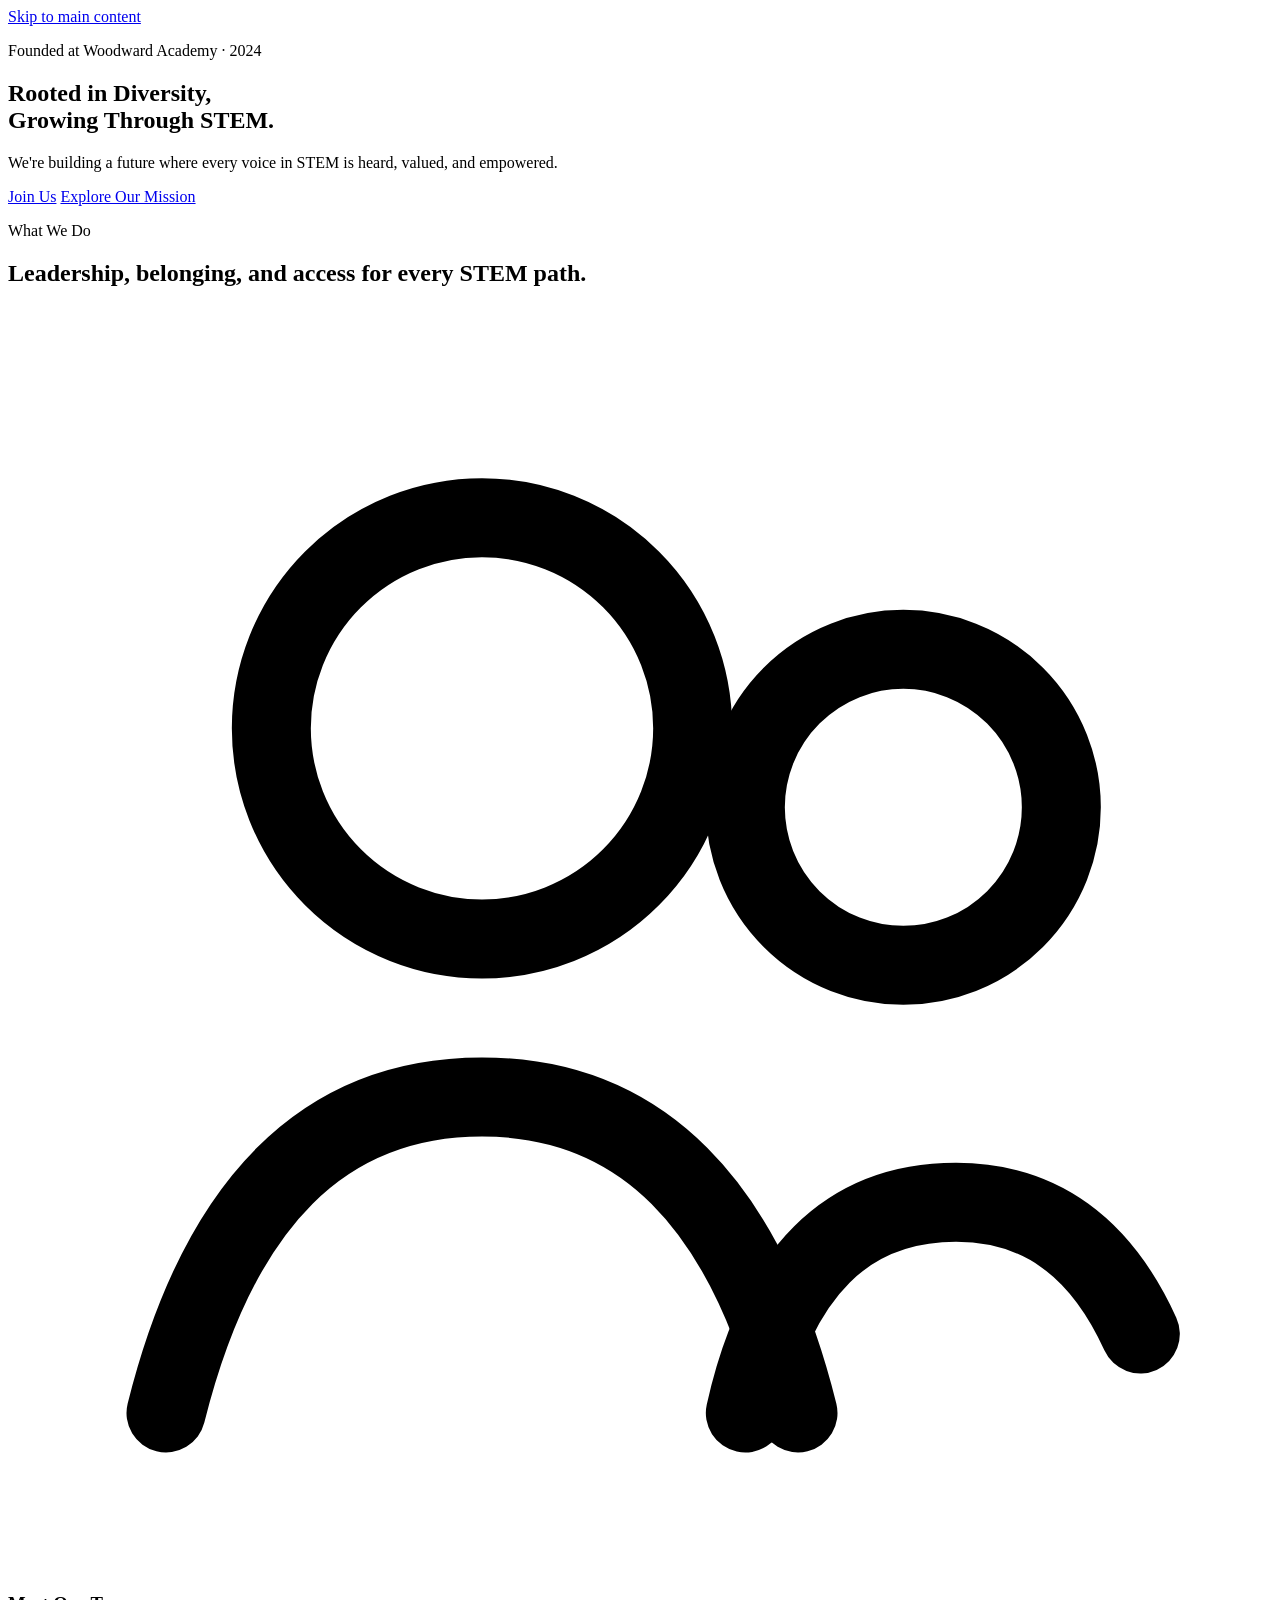
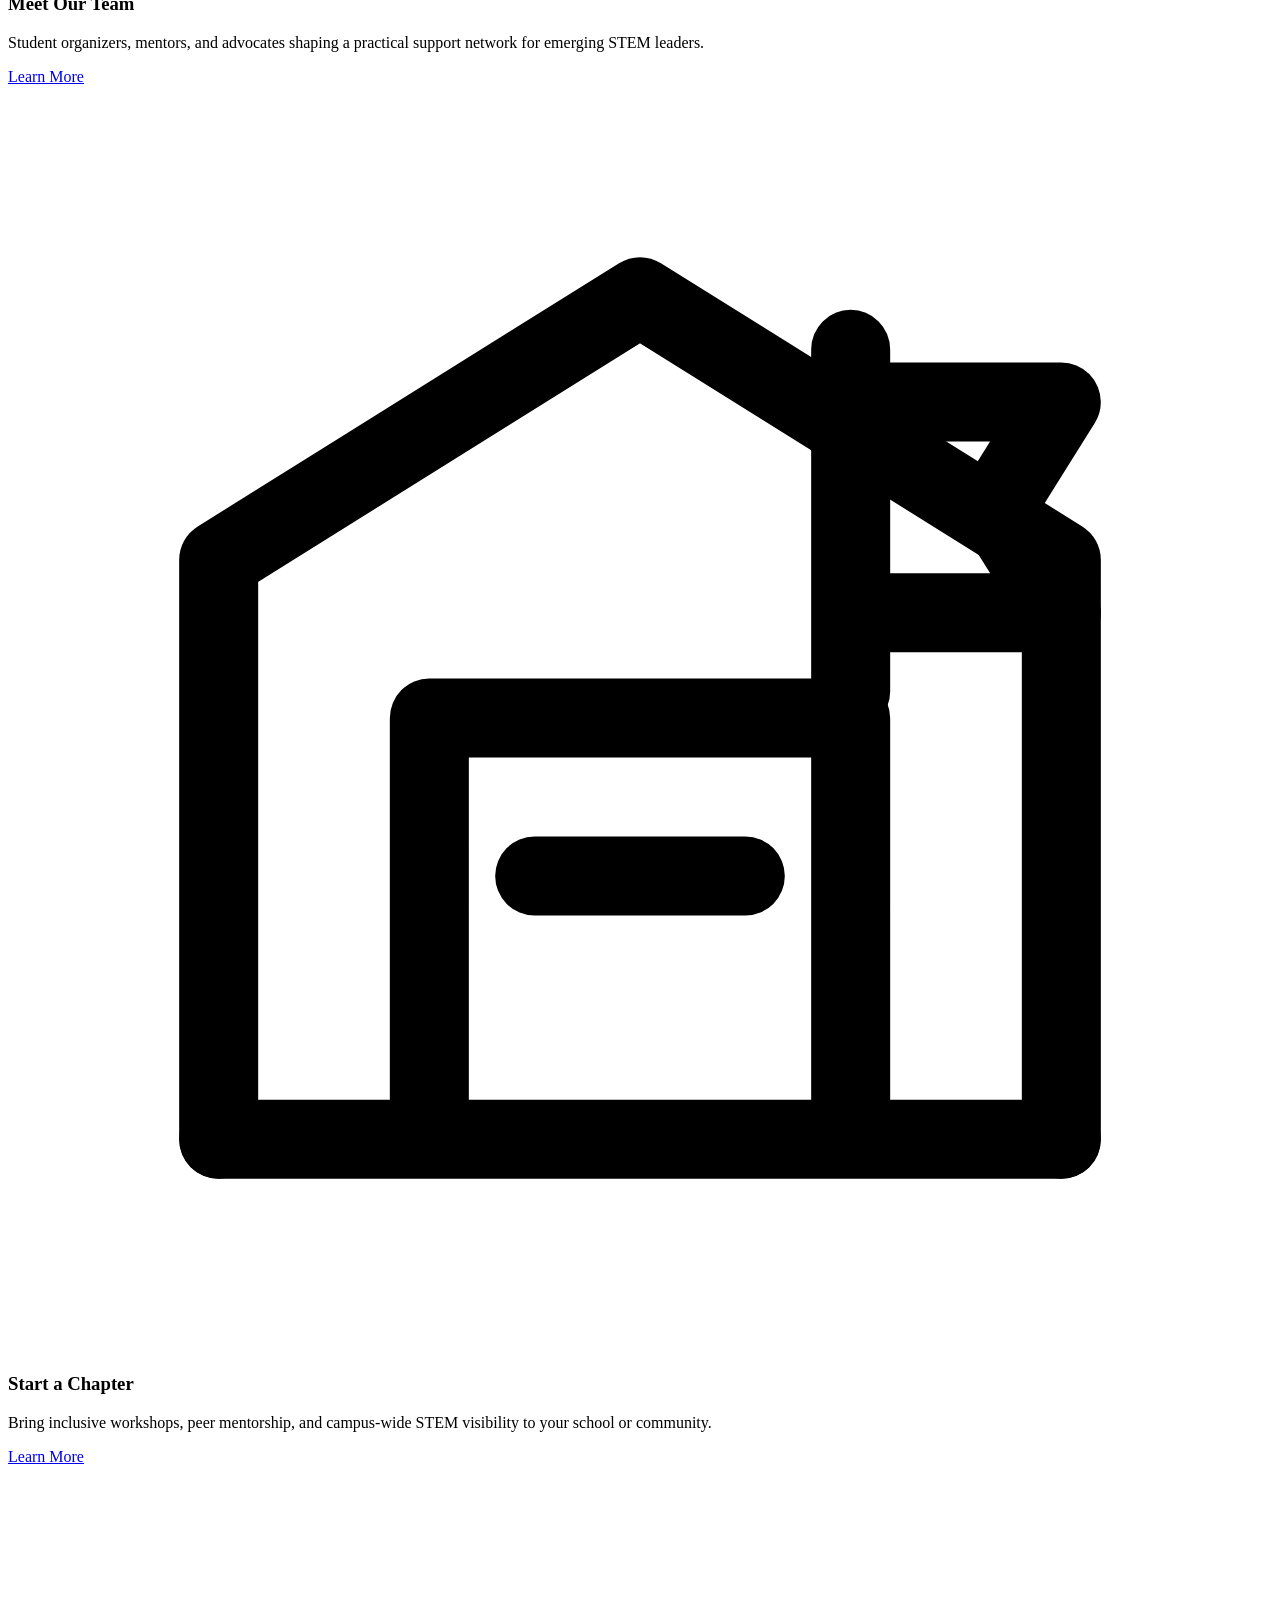
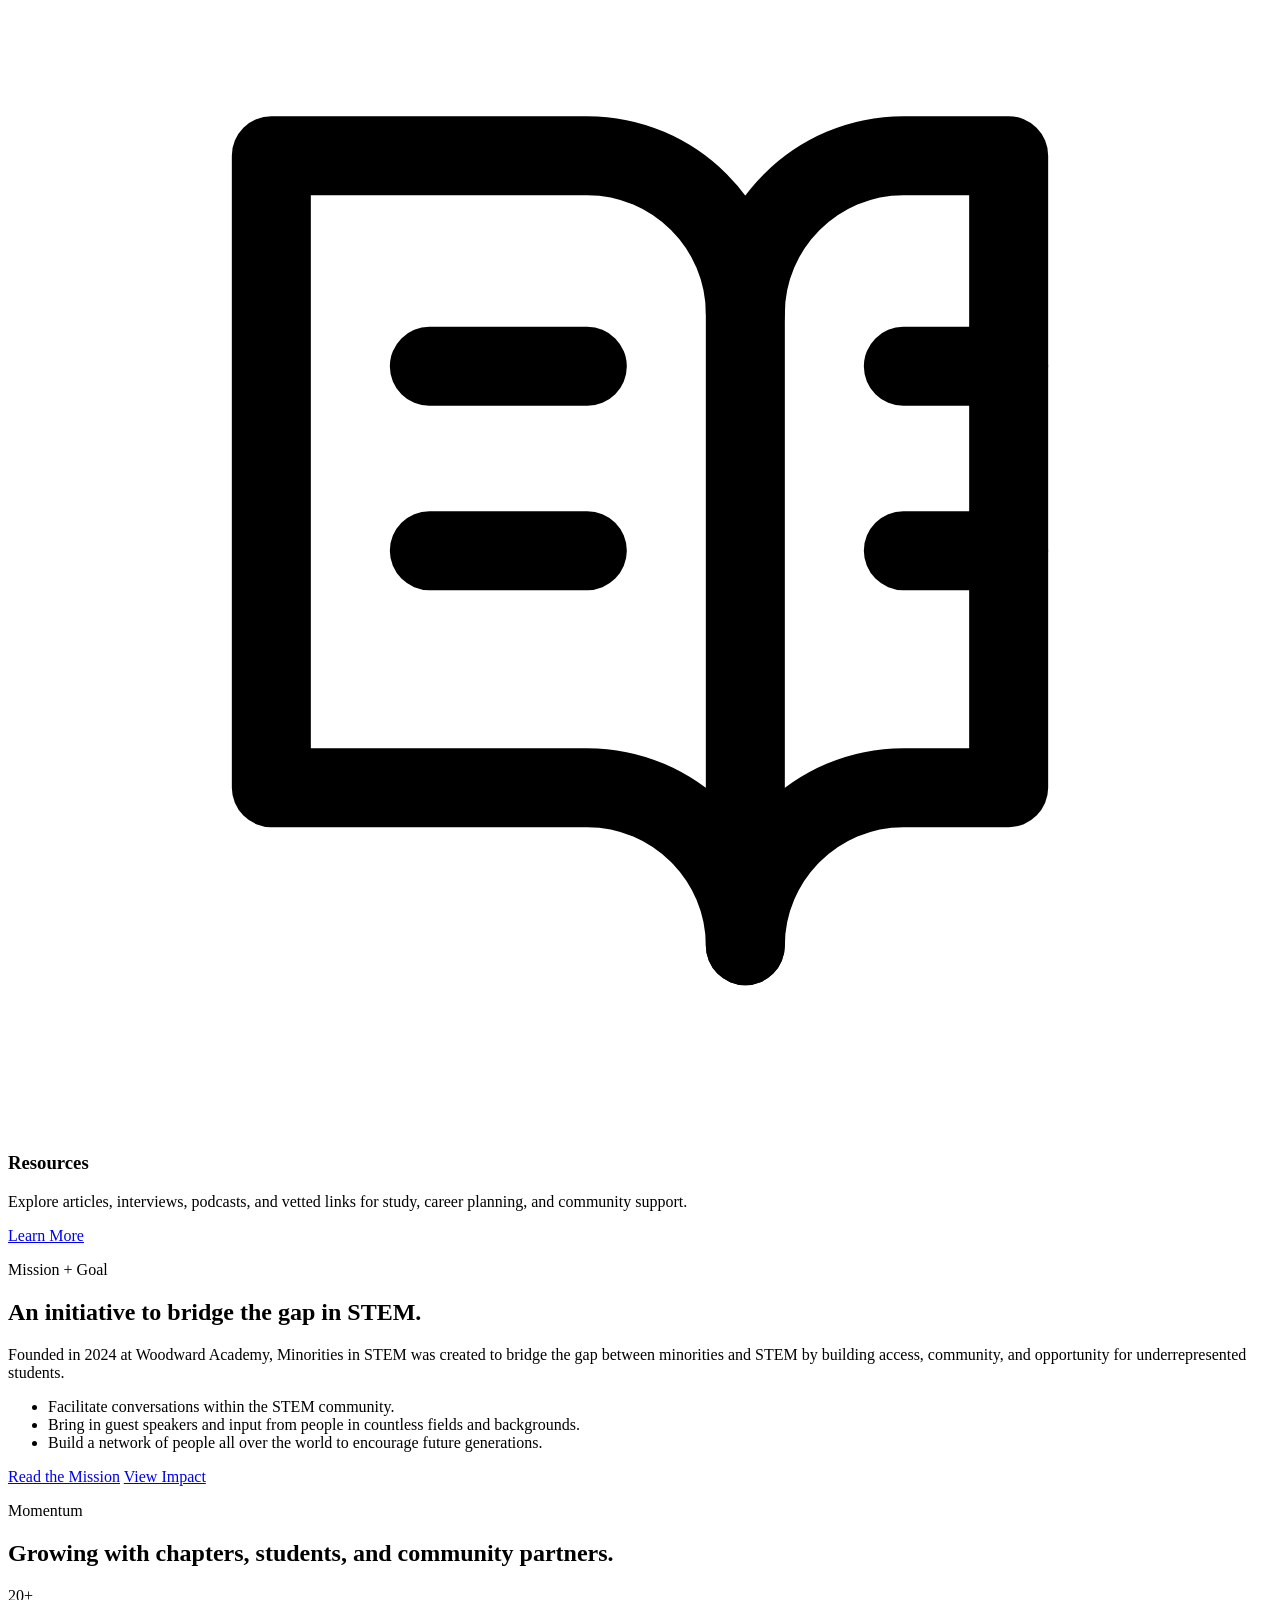
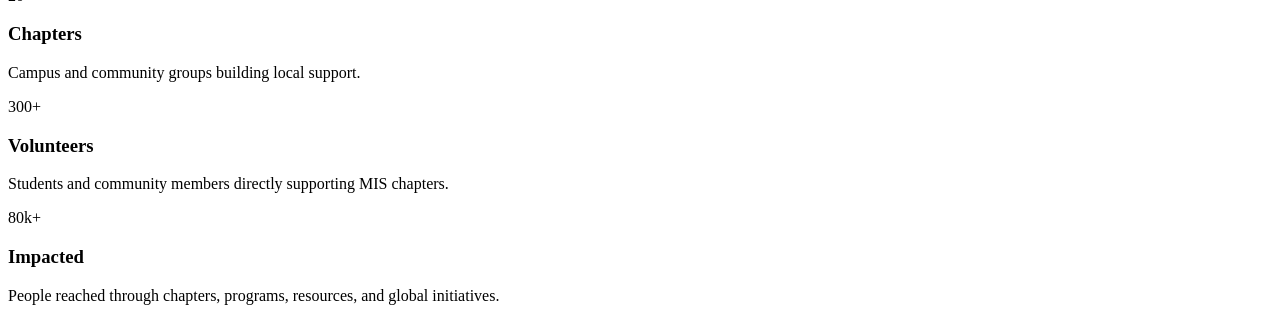
==== index.html @ b9be1197 "Update index.html" ====
<!doctype html>
<html lang="en">
  <head>
    <meta charset="utf-8">
    <meta name="viewport" content="width=device-width, initial-scale=1">
    <title>Minorities in STEM</title>
    <meta name="description" content="Minorities in STEM builds inclusive STEM communities through chapters, resources, initiatives, and student leadership.">
    <link rel="stylesheet" href="/assets/styles.css">
    <script src="/assets/site.js" defer></script>
  </head>
  <meta name="google-site-verification" content="UMVV30Ia7ZMoFXVB0SCISTRDyOIbxB3A_ZAU3XCBf1k" />
  <body>
    <a class="skip-link" href="#main">Skip to main content</a>
    <div id="site-header"></div>
    <main id="main">
      <section class="hero hero-home" style="--hero-image: url('/assets/images/heroimage.avif')">
        <div class="hero-content">
          <p class="eyebrow">Founded at Woodward Academy · 2024</p>
          <h1>Rooted in Diversity,<br>Growing Through STEM.</h1>
          <p class="lead">We're building a future where every voice in STEM is heard, valued, and empowered.</p>
          <div class="hero-actions">
            <a class="button" href="/get-involved/start-chapter">Join Us</a>
            <a class="button secondary" href="/about/mission">Explore Our Mission</a>
          </div>
        </div>
      </section>

      <section class="section section-alt" aria-labelledby="home-pillars">
        <div class="container">
          <div class="section-header">
            <p class="eyebrow">What We Do</p>
            <h2 id="home-pillars">Leadership, belonging, and access for every STEM path.</h2>
          </div>
          <div class="pillars-layout">
            <article class="feature-card feature-card-large pattern-card">
              <svg class="feature-icon" viewBox="0 0 48 48" aria-hidden="true">
                <path d="M18 24a8 8 0 1 0 0-16 8 8 0 0 0 0 16Z" fill="none" stroke="currentColor" stroke-linecap="round" stroke-linejoin="round" stroke-width="3"></path>
                <path d="M34 25a6 6 0 1 0 0-12 6 6 0 0 0 0 12Z" fill="none" stroke="currentColor" stroke-linecap="round" stroke-linejoin="round" stroke-width="3"></path>
                <path d="M6 42c2-8 6-12 12-12s10 4 12 12" fill="none" stroke="currentColor" stroke-linecap="round" stroke-linejoin="round" stroke-width="3"></path>
                <path d="M28 42c1.2-5.4 3.9-8 8-8 3.2 0 5.5 1.7 7 5" fill="none" stroke="currentColor" stroke-linecap="round" stroke-linejoin="round" stroke-width="3"></path>
              </svg>
              <div class="card-body">
                <h3>Meet Our Team</h3>
                <p>Student organizers, mentors, and advocates shaping a practical support network for emerging STEM leaders.</p>
                <a class="text-button" href="/about/team">Learn More</a>
              </div>
            </article>
            <div class="pillar-stack">
              <article class="feature-card">
                <svg class="feature-icon" viewBox="0 0 48 48" aria-hidden="true">
                  <path d="M8 40V18l16-10 16 10v22" fill="none" stroke="currentColor" stroke-linecap="round" stroke-linejoin="round" stroke-width="3"></path>
                  <path d="M16 40V24h16v16M8 40h32M20 30h8" fill="none" stroke="currentColor" stroke-linecap="round" stroke-linejoin="round" stroke-width="3"></path>
                  <path d="M32 10v13M32 12h8l-2.5 4L40 20h-8" fill="none" stroke="currentColor" stroke-linecap="round" stroke-linejoin="round" stroke-width="3"></path>
                </svg>
                <div class="card-body">
                  <h3>Start a Chapter</h3>
                  <p>Bring inclusive workshops, peer mentorship, and campus-wide STEM visibility to your school or community.</p>
                  <a class="text-button" href="/get-involved/start-chapter">Learn More</a>
                </div>
              </article>
              <article class="feature-card">
                <svg class="feature-icon" viewBox="0 0 48 48" aria-hidden="true">
                  <path d="M10 11h12c3.3 0 6 2.7 6 6v24c0-3.3-2.7-6-6-6H10V11Z" fill="none" stroke="currentColor" stroke-linecap="round" stroke-linejoin="round" stroke-width="3"></path>
                  <path d="M28 17c0-3.3 2.7-6 6-6h4v24h-4c-3.3 0-6 2.7-6 6" fill="none" stroke="currentColor" stroke-linecap="round" stroke-linejoin="round" stroke-width="3"></path>
                  <path d="M16 19h6M16 26h6M34 19h4M34 26h4" fill="none" stroke="currentColor" stroke-linecap="round" stroke-linejoin="round" stroke-width="3"></path>
                </svg>
                <div class="card-body">
                  <h3>Resources</h3>
                  <p>Explore articles, interviews, podcasts, and vetted links for study, career planning, and community support.</p>
                  <a class="text-button" href="/resources/articles">Learn More</a>
                </div>
              </article>
            </div>
          </div>
        </div>
      </section>

      <section class="section section-blue" aria-labelledby="home-mission">
        <div class="container two-column">
          <div class="content-stack">
            <p class="eyebrow">Mission + Goal</p>
            <h2 id="home-mission">An initiative to bridge the gap in STEM.</h2>
            <p class="lead">Founded in 2024 at Woodward Academy, Minorities in STEM was created to bridge the gap between minorities and STEM by building access, community, and opportunity for underrepresented students.</p>
            <ul class="rich-list">
              <li>Facilitate conversations within the STEM community.</li>
              <li>Bring in guest speakers and input from people in countless fields and backgrounds.</li>
              <li>Build a network of people all over the world to encourage future generations.</li>
            </ul>
            <div class="action-row">
              <a class="button" href="/about/mission">Read the Mission</a>
              <a class="button outline" href="/impact">View Impact</a>
            </div>
          </div>
          <div class="image-panel" aria-hidden="true"></div>
        </div>
      </section>

      <section class="section section-alt" aria-labelledby="home-impact">
        <div class="container">
          <div class="section-header">
            <p class="eyebrow">Momentum</p>
            <h2 id="home-impact">Growing with chapters, students, and community partners.</h2>
          </div>
          <div class="grid stat-grid stats-three">
            <article class="stat-card">
              <span class="stat-value">20+</span>
              <h3>Chapters</h3>
              <p>Campus and community groups building local support.</p>
            </article>
            <article class="stat-card">
              <span class="stat-value">300+</span>
              <h3>Volunteers</h3>
              <p>Students and community members directly supporting MIS chapters.</p>
            </article>
            <article class="stat-card">
              <span class="stat-value">80k+</span>
              <h3>Impacted</h3>
              <p>People reached through chapters, programs, resources, and global initiatives.</p>
            </article>
          </div>
        </div>
      </section>
    </main>
    <div id="site-footer"></div>
  </body>
</html>
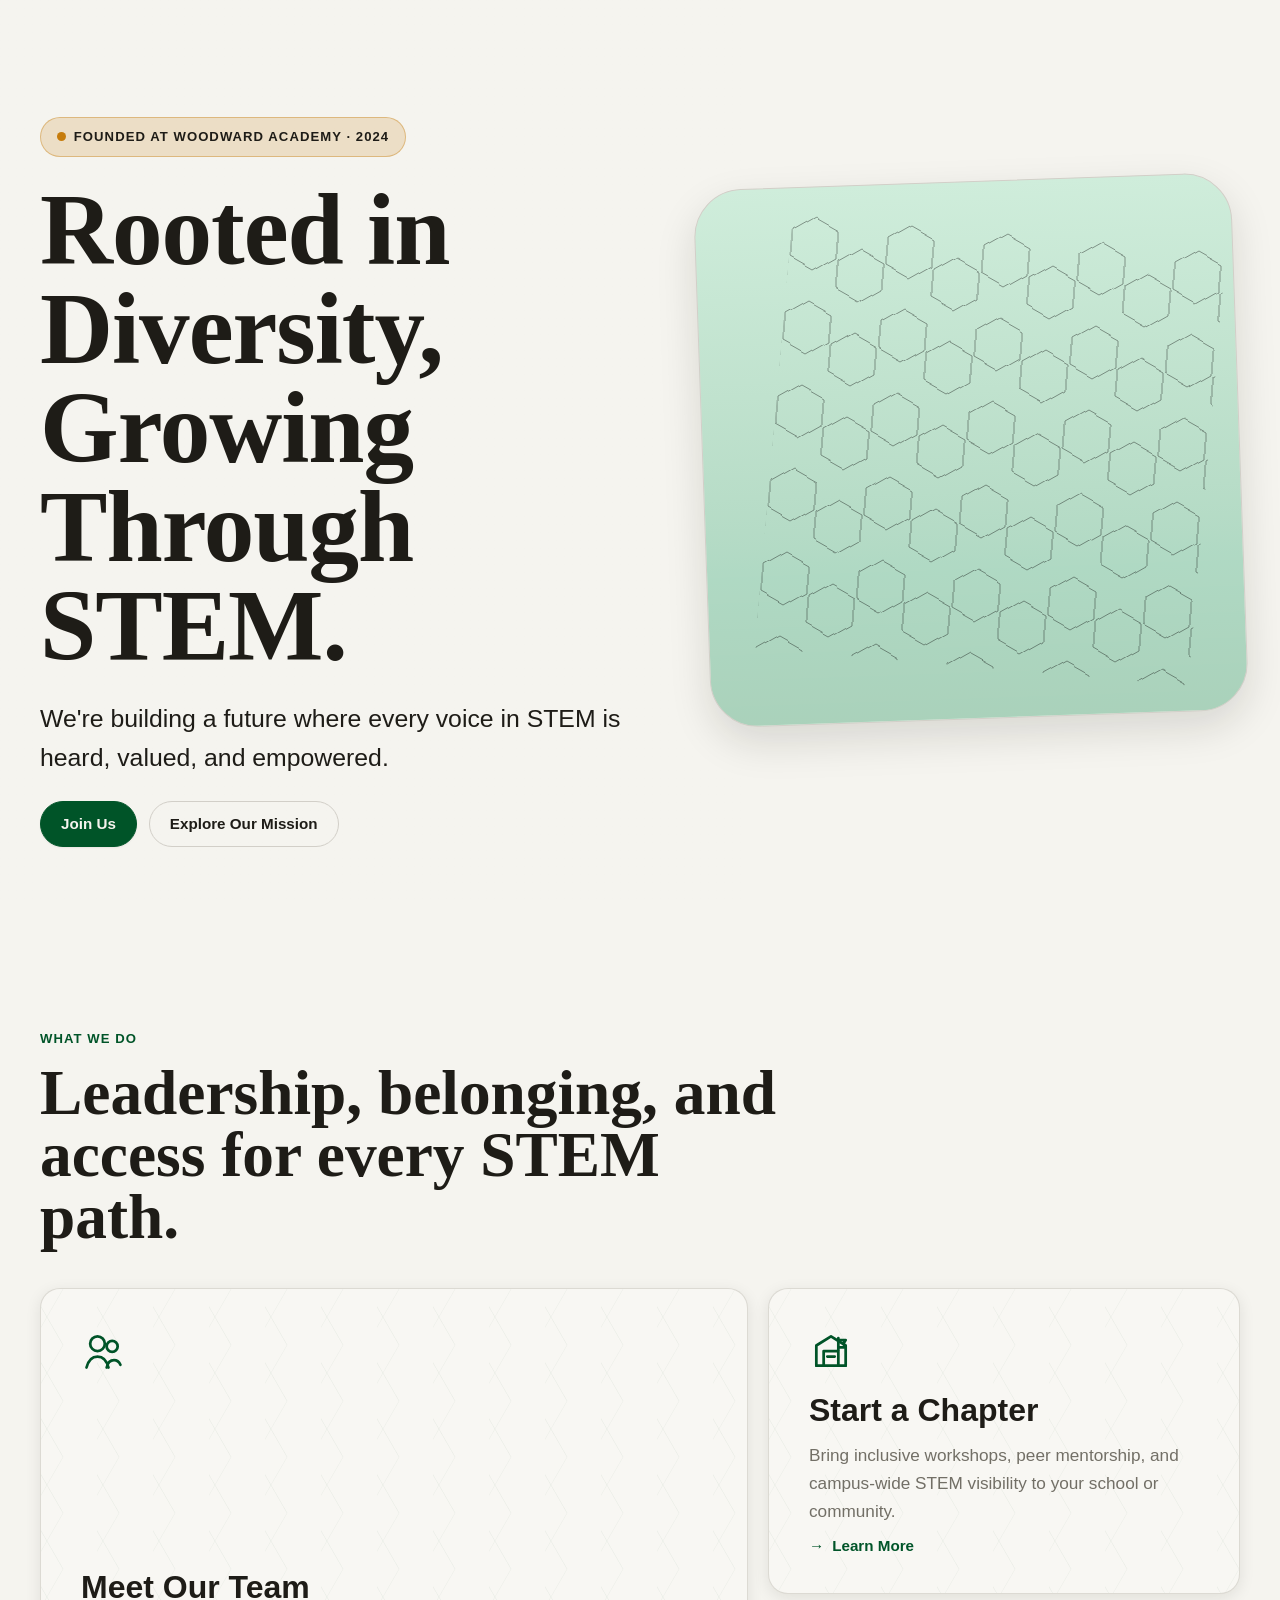
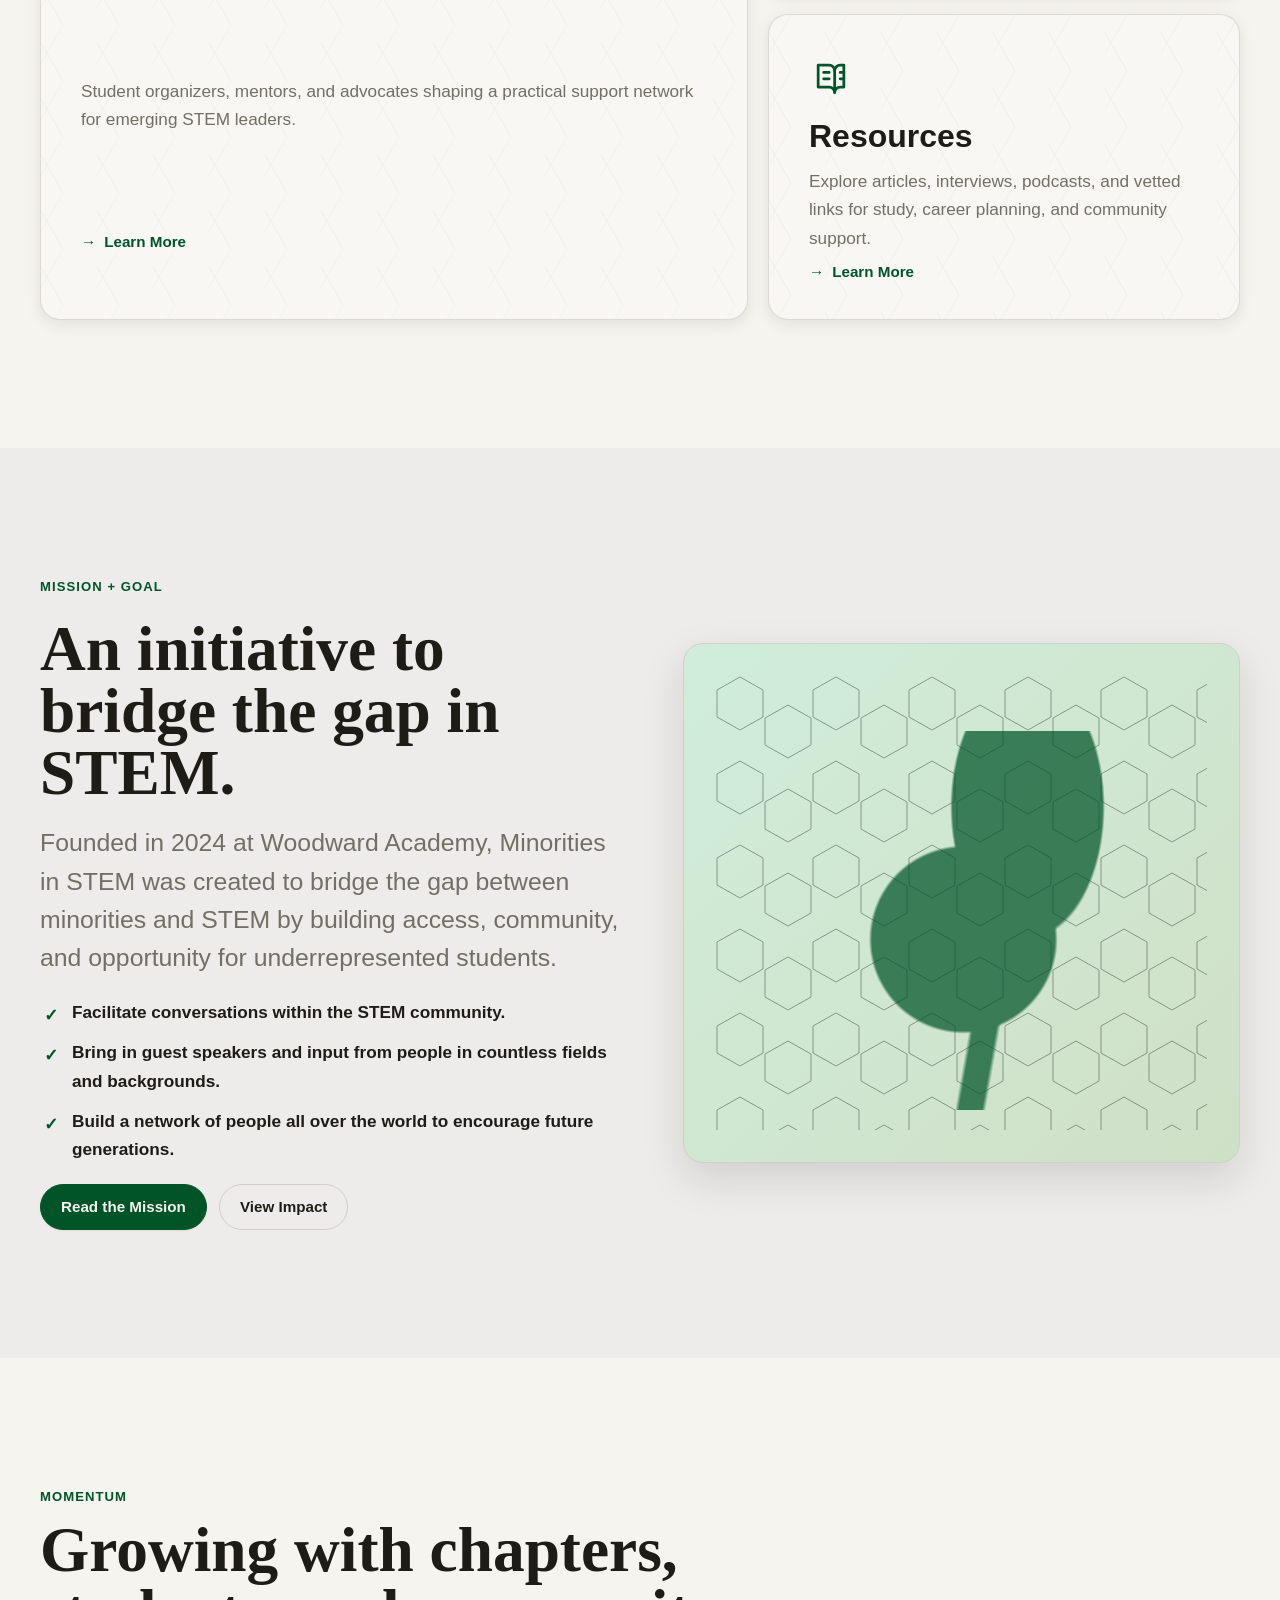
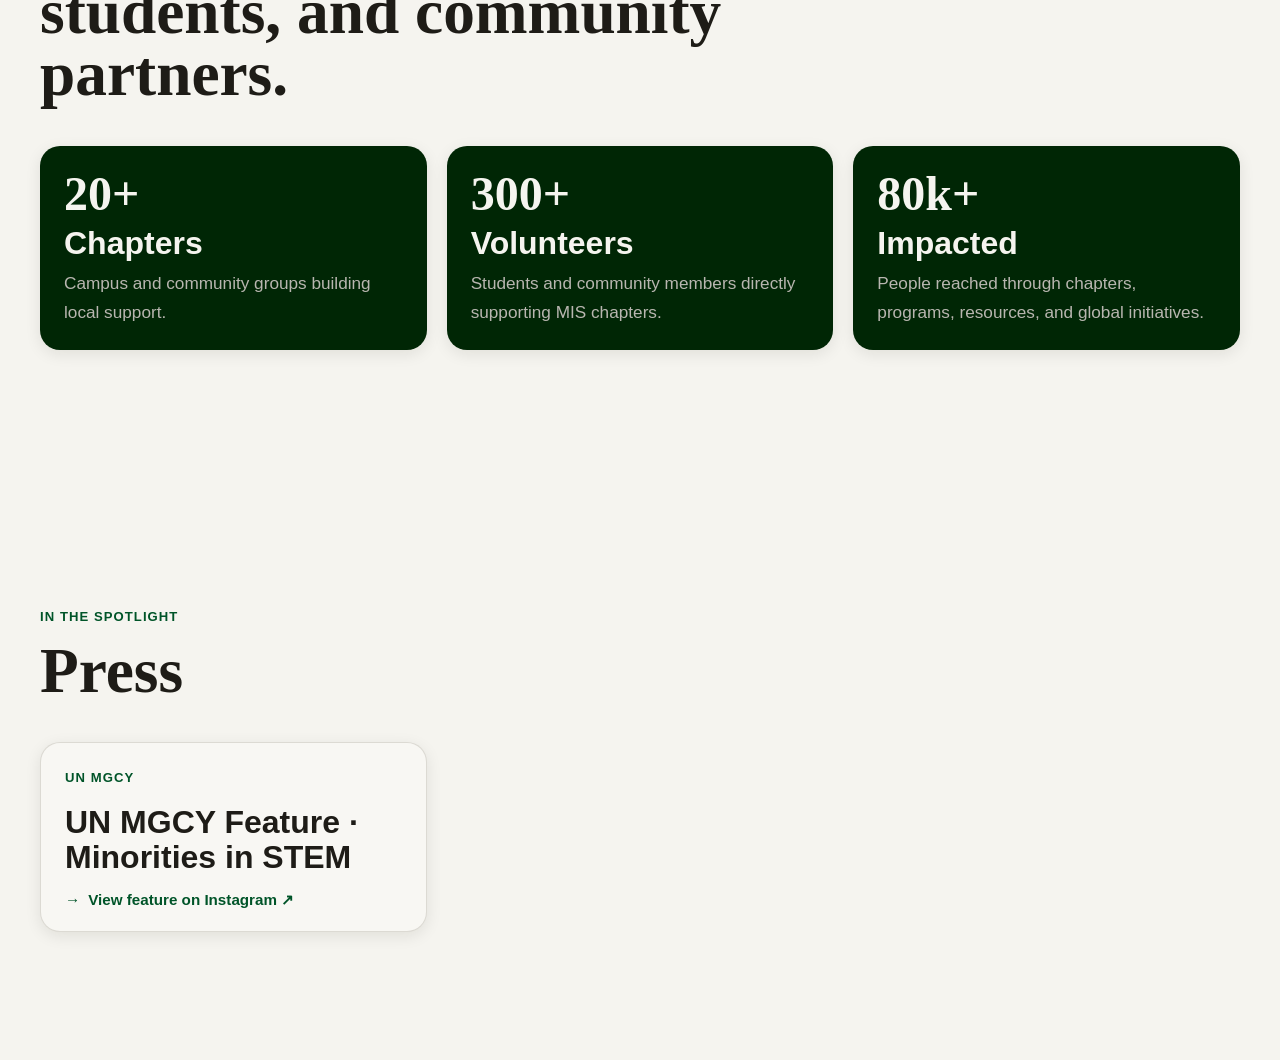
==== commit 719be9f7: "Add UN MGCY Instagram feature to homepage Press section" ====
--- a/index.html
+++ b/index.html
@@ -7,8 +7,9 @@
     <meta name="description" content="Minorities in STEM builds inclusive STEM communities through chapters, resources, initiatives, and student leadership.">
     <link rel="stylesheet" href="/assets/styles.css">
     <script src="/assets/site.js" defer></script>
+      <meta name="google-site-verification" content="UMVV30Ia7ZMoFXVB0SCISTRDyOIbxB3A_ZAU3XCBf1k" />
   </head>
-  <meta name="google-site-verification" content="UMVV30Ia7ZMoFXVB0SCISTRDyOIbxB3A_ZAU3XCBf1k" />
+
   <body>
     <a class="skip-link" href="#main">Skip to main content</a>
     <div id="site-header"></div>
@@ -120,6 +121,22 @@
           </div>
         </div>
       </section>
+
+      <section class="section section-alt" id="press" aria-labelledby="home-press">
+        <div class="container">
+          <div class="section-header">
+            <p class="eyebrow">In the Spotlight</p>
+            <h2 id="home-press">Press</h2>
+          </div>
+          <div class="grid grid-3">
+            <article class="resource-card">
+              <p class="eyebrow">UN MGCY</p>
+              <h3>UN MGCY Feature · Minorities in STEM</h3>
+              <a class="text-button" href="https://www.instagram.com/p/DdzSaVOms7a/?img_index=1" target="_blank" rel="noopener">View feature on Instagram ↗</a>
+            </article>
+          </div>
+        </div>
+      </section>
     </main>
     <div id="site-footer"></div>
   </body>
--- a/assets/styles.css
+++ b/assets/styles.css
@@ -0,0 +1,1841 @@
+@import url("https://api.fontshare.com/v2/css?f[]=boska@400,500,700&f[]=satoshi@300,400,500,700&display=swap");
+
+:root,
+[data-theme="light"] {
+  --color-bg: #f5f4ef;
+  --color-surface: #f8f7f3;
+  --color-surface-2: #fafaf7;
+  --color-surface-offset: #eeecea;
+  --color-divider: #dddbd6;
+  --color-border: #d2cfc8;
+  --color-text: #1e1c17;
+  --color-text-muted: #726f66;
+  --color-text-faint: #b8b6b0;
+  --color-text-inverse: #f5f4ef;
+  --color-on-primary: #f5f4ef;
+  --color-on-accent: #1e1c17;
+  --color-on-dark: #f5f4ef;
+  --color-on-dark-muted: #b8b6b0;
+  --color-primary: oklch(0.38 0.12 158);
+  --color-primary-hover: oklch(0.30 0.12 158);
+  --color-primary-active: oklch(0.24 0.11 158);
+  --color-primary-highlight: oklch(0.92 0.04 158);
+  --color-primary-band: oklch(0.22 0.10 158);
+  --color-accent: oklch(0.65 0.14 68);
+  --color-accent-hover: oklch(0.56 0.14 68);
+  --color-footer: #0e0d0b;
+  --radius-sm: 0.375rem;
+  --radius-md: 0.5rem;
+  --radius-lg: 0.75rem;
+  --radius-xl: 1.25rem;
+  --radius-full: 9999px;
+  --shadow-sm: 0 1px 2px oklch(0.2 0.02 80 / 0.06);
+  --shadow-md: 0 4px 16px oklch(0.2 0.02 80 / 0.09);
+  --shadow-lg: 0 16px 40px oklch(0.2 0.02 80 / 0.13);
+  --transition-interactive: 180ms cubic-bezier(0.16, 1, 0.3, 1);
+  --font-display: "Boska", "Georgia", serif;
+  --font-body: "Satoshi", "Inter", sans-serif;
+  --content-narrow: 640px;
+  --content-default: 960px;
+  --content-wide: 1200px;
+  --text-xs: clamp(0.75rem, 0.72rem + 0.13vw, 0.82rem);
+  --text-sm: clamp(0.875rem, 0.84rem + 0.16vw, 0.95rem);
+  --text-base: clamp(1rem, 0.97rem + 0.18vw, 1.075rem);
+  --text-md: clamp(1.125rem, 1.04rem + 0.36vw, 1.3rem);
+  --text-lg: clamp(1.25rem, 1.1rem + 0.58vw, 1.55rem);
+  --text-xl: clamp(1.5rem, 1.25rem + 1vw, 2rem);
+  --text-2xl: clamp(2rem, 1.55rem + 1.85vw, 3rem);
+  --text-3xl: clamp(2.4rem, 1.72rem + 2.8vw, 4.2rem);
+  --text-hero: clamp(3.25rem, 2rem + 5.4vw, 7.4rem);
+  --space-1: 0.25rem;
+  --space-2: 0.5rem;
+  --space-3: 0.75rem;
+  --space-4: 1rem;
+  --space-5: 1.25rem;
+  --space-6: 1.5rem;
+  --space-7: 1.75rem;
+  --space-8: 2rem;
+  --space-10: 2.5rem;
+  --space-12: 3rem;
+  --space-14: 3.5rem;
+  --space-16: 4rem;
+  --space-20: 5rem;
+  --space-24: 6rem;
+  --space-28: 7rem;
+  --space-32: 8rem;
+}
+
+[data-theme="dark"] {
+  --color-bg: #131310;
+  --color-surface: #191814;
+  --color-surface-2: #1e1d19;
+  --color-surface-offset: #232219;
+  --color-divider: #2c2b26;
+  --color-border: #38362f;
+  --color-text: #e8e6df;
+  --color-text-muted: #8a8880;
+  --color-text-faint: #55534c;
+  --color-text-inverse: #1e1c17;
+  --color-on-primary: #1e1c17;
+  --color-on-accent: #1e1c17;
+  --color-on-dark: #e8e6df;
+  --color-on-dark-muted: #aaa69b;
+  --color-primary: oklch(0.65 0.12 158);
+  --color-primary-hover: oklch(0.72 0.12 158);
+  --color-primary-active: oklch(0.78 0.11 158);
+  --color-primary-highlight: oklch(0.22 0.06 158);
+  --color-primary-band: oklch(0.18 0.08 158);
+  --color-accent: oklch(0.72 0.14 68);
+  --color-accent-hover: oklch(0.78 0.14 68);
+  --shadow-sm: 0 1px 2px oklch(0 0 0 / 0.25);
+  --shadow-md: 0 4px 16px oklch(0 0 0 / 0.35);
+  --shadow-lg: 0 16px 40px oklch(0 0 0 / 0.45);
+}
+
+*,
+*::before,
+*::after {
+  box-sizing: border-box;
+}
+
+html {
+  scroll-behavior: smooth;
+  text-rendering: optimizeLegibility;
+  -webkit-font-smoothing: antialiased;
+  -moz-osx-font-smoothing: grayscale;
+}
+
+body {
+  min-width: 320px;
+  margin: 0;
+  color: var(--color-text);
+  font-family: var(--font-body);
+  font-size: var(--text-base);
+  line-height: 1.65;
+  background: var(--color-bg);
+}
+
+body.nav-locked,
+body.is-locked {
+  overflow: hidden;
+}
+
+::selection {
+  color: var(--color-on-primary);
+  background: var(--color-primary);
+}
+
+img,
+svg {
+  display: block;
+  max-width: 100%;
+}
+
+button,
+input,
+textarea {
+  font: inherit;
+}
+
+button {
+  border: 0;
+}
+
+a {
+  color: inherit;
+  text-decoration-thickness: 0.08em;
+  text-underline-offset: 0.18em;
+}
+
+:focus-visible {
+  outline: 3px solid var(--color-accent);
+  outline-offset: 4px;
+}
+
+.skip-link {
+  position: fixed;
+  z-index: 1000;
+  top: var(--space-4);
+  left: var(--space-4);
+  padding: var(--space-3) var(--space-4);
+  color: var(--color-on-primary);
+  font-weight: 800;
+  background: var(--color-primary);
+  border-radius: var(--radius-md);
+  transform: translateY(-150%);
+  transition: transform var(--transition-interactive);
+}
+
+.skip-link:focus {
+  transform: translateY(0);
+}
+
+.container {
+  width: min(var(--content-wide), calc(100% - (var(--space-5) * 2)));
+  margin-inline: auto;
+}
+
+.section {
+  position: relative;
+  padding-block: clamp(var(--space-20), 10vw, var(--space-32));
+}
+
+.section-tight {
+  padding-block: clamp(var(--space-12), 7vw, var(--space-20));
+}
+
+.section-alt {
+  background: var(--color-bg);
+}
+
+.section-blue {
+  background: var(--color-surface-offset);
+}
+
+.section-header {
+  display: grid;
+  max-width: 760px;
+  gap: var(--space-3);
+  margin-bottom: var(--space-10);
+}
+
+.section-header.centered {
+  margin-inline: auto;
+  text-align: center;
+}
+
+.compact-header {
+  margin-top: var(--space-8);
+  margin-bottom: var(--space-4);
+}
+
+.eyebrow {
+  margin: 0;
+  color: var(--color-primary);
+  font-size: var(--text-xs);
+  font-weight: 900;
+  letter-spacing: 0.08em;
+  text-transform: uppercase;
+}
+
+h1,
+h2,
+h3,
+p {
+  overflow-wrap: anywhere;
+}
+
+h1,
+h2,
+h3 {
+  margin: 0;
+  color: var(--color-text);
+  line-height: 0.98;
+}
+
+h1,
+h2 {
+  font-family: var(--font-display);
+  font-weight: 700;
+}
+
+h1 {
+  max-width: 980px;
+  font-size: var(--text-hero);
+  letter-spacing: -0.01em;
+}
+
+h2 {
+  font-size: var(--text-3xl);
+}
+
+h3 {
+  font-size: var(--text-xl);
+  font-weight: 800;
+  line-height: 1.12;
+}
+
+p {
+  margin: 0;
+  color: var(--color-text-muted);
+}
+
+.lead {
+  max-width: 720px;
+  font-size: var(--text-lg);
+  line-height: 1.55;
+}
+
+.site-header {
+  position: fixed;
+  z-index: 100;
+  inset: 0 0 auto;
+  min-height: 56px;
+  color: var(--color-text);
+  background: oklch(from var(--color-bg) l c h / 0.78);
+  border-bottom: 1px solid transparent;
+  backdrop-filter: blur(16px);
+  transition:
+    background var(--transition-interactive),
+    border-color var(--transition-interactive),
+    box-shadow var(--transition-interactive);
+}
+
+.site-header.is-scrolled,
+.site-header.is-open {
+  background: oklch(from var(--color-bg) l c h / 0.92);
+  border-color: var(--color-divider);
+  box-shadow: var(--shadow-sm);
+}
+
+.header-inner {
+  display: flex;
+  min-height: 56px;
+  align-items: center;
+  justify-content: space-between;
+  gap: var(--space-4);
+}
+
+.header-top-actions {
+  display: inline-flex;
+  align-items: center;
+  gap: var(--space-2);
+}
+
+.brand {
+  display: inline-flex;
+  align-items: center;
+  gap: var(--space-2);
+  color: var(--color-primary);
+  font-family: var(--font-display);
+  font-size: var(--text-sm);
+  font-weight: 700;
+  letter-spacing: 0.01em;
+  text-decoration: none;
+}
+
+.brand-mark {
+  width: 28px;
+  height: 28px;
+  flex: 0 0 auto;
+  object-fit: cover;
+  border-radius: var(--radius-sm);
+}
+
+.brand-text {
+  color: var(--color-text);
+  line-height: 1;
+}
+
+.nav-shell {
+  display: flex;
+  align-items: center;
+  gap: var(--space-5);
+}
+
+.nav-menu {
+  display: flex;
+  align-items: center;
+  gap: var(--space-1);
+  padding: 0;
+  margin: 0;
+  list-style: none;
+}
+
+.nav-item {
+  position: relative;
+}
+
+.nav-item.has-dropdown::after {
+  position: absolute;
+  top: 100%;
+  left: 0;
+  width: max(100%, 230px);
+  height: var(--space-2);
+  content: "";
+}
+
+.nav-link,
+.dropdown-toggle {
+  display: inline-flex;
+  min-height: 40px;
+  align-items: center;
+  gap: var(--space-2);
+  padding: 0 var(--space-3);
+  color: var(--color-text-muted);
+  font-size: var(--text-sm);
+  font-weight: 800;
+  text-decoration: none;
+  background: transparent;
+  border-radius: var(--radius-full);
+  cursor: pointer;
+  transition:
+    color var(--transition-interactive),
+    background var(--transition-interactive),
+    transform var(--transition-interactive);
+}
+
+.nav-link:hover,
+.dropdown-toggle:hover,
+.nav-link[aria-current="page"],
+.nav-link.is-active,
+.dropdown-toggle.is-active {
+  color: var(--color-primary);
+  background: oklch(from var(--color-primary-highlight) l c h / 0.72);
+}
+
+.dropdown-icon {
+  width: 0.42rem;
+  height: 0.42rem;
+  border-right: 2px solid currentColor;
+  border-bottom: 2px solid currentColor;
+  transform: rotate(45deg) translateY(-1px);
+}
+
+.dropdown-menu {
+  position: absolute;
+  top: calc(100% + var(--space-2));
+  left: 0;
+  min-width: 230px;
+  padding: var(--space-2);
+  margin: 0;
+  list-style: none;
+  background: var(--color-surface-2);
+  border: 1px solid var(--color-border);
+  border-radius: var(--radius-lg);
+  box-shadow: var(--shadow-lg);
+  opacity: 0;
+  pointer-events: none;
+  transform: translateY(-8px);
+  transition:
+    opacity var(--transition-interactive),
+    transform var(--transition-interactive);
+}
+
+.nav-item:hover .dropdown-menu,
+.nav-item:focus-within .dropdown-menu,
+.nav-item.is-open .dropdown-menu {
+  opacity: 1;
+  pointer-events: auto;
+  transform: translateY(0);
+}
+
+.dropdown-menu a {
+  display: block;
+  padding: var(--space-3) var(--space-4);
+  color: var(--color-text);
+  font-size: var(--text-sm);
+  font-weight: 800;
+  text-decoration: none;
+  border-radius: var(--radius-md);
+}
+
+.dropdown-menu a:hover,
+.dropdown-menu a[aria-current="page"] {
+  color: var(--color-primary);
+  background: var(--color-primary-highlight);
+}
+
+.header-actions {
+  display: inline-flex;
+  align-items: center;
+  gap: var(--space-2);
+}
+
+.theme-toggle,
+.menu-toggle {
+  display: inline-grid;
+  width: 42px;
+  height: 42px;
+  place-items: center;
+  color: var(--color-text);
+  background: transparent;
+  border: 1px solid var(--color-border);
+  border-radius: var(--radius-full);
+  cursor: pointer;
+  transition:
+    color var(--transition-interactive),
+    border-color var(--transition-interactive),
+    transform var(--transition-interactive);
+}
+
+.theme-toggle:hover,
+.menu-toggle:hover {
+  color: var(--color-primary);
+  border-color: var(--color-primary);
+  transform: translateY(-1px);
+}
+
+.menu-toggle {
+  display: none;
+}
+
+.menu-toggle-lines,
+.menu-toggle-lines::before,
+.menu-toggle-lines::after {
+  display: block;
+  width: 18px;
+  height: 2px;
+  background: currentColor;
+  border-radius: var(--radius-full);
+  content: "";
+  transition:
+    transform var(--transition-interactive),
+    opacity var(--transition-interactive);
+}
+
+.menu-toggle-lines::before {
+  transform: translateY(-6px);
+}
+
+.menu-toggle-lines::after {
+  transform: translateY(4px);
+}
+
+.site-header.is-open .menu-toggle-lines {
+  transform: rotate(45deg);
+}
+
+.site-header.is-open .menu-toggle-lines::before {
+  opacity: 0;
+}
+
+.site-header.is-open .menu-toggle-lines::after {
+  transform: translateY(-2px) rotate(-90deg);
+}
+
+.button,
+.text-button {
+  display: inline-flex;
+  min-height: 46px;
+  align-items: center;
+  justify-content: center;
+  gap: var(--space-2);
+  padding: var(--space-3) var(--space-5);
+  font-size: var(--text-sm);
+  font-weight: 900;
+  line-height: 1;
+  text-align: center;
+  text-decoration: none;
+  border-radius: var(--radius-full);
+  cursor: pointer;
+  transition:
+    transform var(--transition-interactive),
+    box-shadow var(--transition-interactive),
+    background var(--transition-interactive),
+    border-color var(--transition-interactive),
+    color var(--transition-interactive);
+}
+
+.button {
+  color: var(--color-on-primary);
+  background: var(--color-primary);
+  border: 1px solid var(--color-primary);
+  box-shadow: var(--shadow-sm);
+}
+
+.button:hover {
+  color: var(--color-on-primary);
+  background: var(--color-primary-hover);
+  border-color: var(--color-primary-hover);
+  box-shadow: var(--shadow-md);
+  transform: scale(1.02);
+}
+
+.button:active {
+  background: var(--color-primary-active);
+  border-color: var(--color-primary-active);
+}
+
+.button.secondary,
+.button.outline {
+  color: var(--color-text);
+  background: transparent;
+  border-color: var(--color-border);
+  box-shadow: none;
+}
+
+.button.secondary:hover,
+.button.outline:hover {
+  color: var(--color-primary);
+  background: var(--color-surface);
+  border-color: var(--color-primary);
+}
+
+.button.donate {
+  color: var(--color-on-accent);
+  background: var(--color-accent);
+  border-color: var(--color-accent);
+}
+
+.button.donate:hover {
+  background: var(--color-accent-hover);
+  border-color: var(--color-accent-hover);
+}
+
+.text-button {
+  width: fit-content;
+  min-height: auto;
+  padding: 0;
+  color: var(--color-primary);
+  background: transparent;
+  border: 0;
+  border-radius: 0;
+}
+
+.text-button::before {
+  content: "→";
+}
+
+.text-button:hover {
+  color: var(--color-primary-hover);
+  transform: translateX(3px);
+}
+
+.hero {
+  position: relative;
+  display: grid;
+  min-height: 70dvh;
+  align-items: center;
+  padding-block: calc(56px + var(--space-16)) var(--space-16);
+  overflow: hidden;
+  background:
+    linear-gradient(90deg, var(--color-bg) 0%, oklch(from var(--color-bg) l c h / 0.86) 58%, transparent 58%),
+    var(--color-bg);
+  isolation: isolate;
+}
+
+.hero-home {
+  min-height: 100dvh;
+}
+
+.hero::before {
+  position: absolute;
+  z-index: -1;
+  top: 50%;
+  right: max(var(--space-5), calc((100vw - var(--content-wide)) / 2));
+  width: min(42vw, 540px);
+  aspect-ratio: 1 / 1;
+  background:
+    linear-gradient(135deg, oklch(from var(--color-primary-highlight) l c h / 0.9), oklch(from var(--color-accent) l c h / 0.12)),
+    var(--color-primary-highlight);
+  background-position: center;
+  background-size: cover;
+  border: 1px solid var(--color-border);
+  border-radius: clamp(var(--radius-xl), 4vw, var(--space-12));
+  box-shadow: var(--shadow-lg);
+  content: "";
+  transform: translateY(-50%) rotate(-2deg);
+}
+
+.hero-home::before {
+  background:
+    linear-gradient(180deg, oklch(from var(--color-primary-highlight) l c h / 0.08), oklch(from var(--color-primary) l c h / 0.18)),
+    var(--hero-image),
+    var(--color-primary-highlight);
+  background-position: 5% center;
+  background-size: cover;
+}
+
+.hero::after {
+  position: absolute;
+  z-index: -1;
+  top: 50%;
+  right: max(calc(var(--space-5) + 32px), calc((100vw - var(--content-wide)) / 2 + 32px));
+  width: min(34vw, 440px);
+  aspect-ratio: 1 / 1;
+  background-image:
+    url("data:image/svg+xml,%3Csvg width='96' height='84' viewBox='0 0 96 84' xmlns='http://www.w3.org/2000/svg'%3E%3Cpath d='M24 1 47 14v27L24 54 1 41V14L24 1Zm48 28 23 13v27L72 82 49 69V42l23-13Z' fill='none' stroke='currentColor' stroke-width='1'/%3E%3C/svg%3E");
+  color: var(--color-primary);
+  background-size: 96px 84px;
+  opacity: 0.38;
+  content: "";
+  transform: translateY(-50%) rotate(5deg);
+}
+
+.hero-content {
+  display: grid;
+  width: min(var(--content-wide), calc(100% - (var(--space-5) * 2)));
+  gap: var(--space-6);
+  margin-inline: auto;
+}
+
+.hero-content > * {
+  max-width: 640px;
+}
+
+.hero .eyebrow {
+  display: inline-flex;
+  width: fit-content;
+  align-items: center;
+  gap: var(--space-2);
+  padding: var(--space-2) var(--space-4);
+  color: var(--color-text);
+  background: oklch(from var(--color-accent) l c h / 0.18);
+  border: 1px solid oklch(from var(--color-accent) l c h / 0.38);
+  border-radius: var(--radius-full);
+}
+
+.hero .eyebrow::before {
+  width: 0.55rem;
+  height: 0.55rem;
+  background: var(--color-accent);
+  border-radius: var(--radius-full);
+  content: "";
+}
+
+.hero h1,
+.hero .lead {
+  color: var(--color-text);
+}
+
+.hero-actions,
+.action-row {
+  display: flex;
+  flex-wrap: wrap;
+  gap: var(--space-3);
+  align-items: center;
+}
+
+.page-hero {
+  min-height: 55dvh;
+}
+
+.page-hero h1 {
+  font-size: var(--text-3xl);
+}
+
+.grid {
+  display: grid;
+  gap: var(--space-5);
+}
+
+.grid-3 {
+  grid-template-columns: repeat(3, minmax(0, 1fr));
+}
+
+.grid-2 {
+  grid-template-columns: repeat(2, minmax(0, 1fr));
+}
+
+.pillars-layout {
+  display: grid;
+  gap: var(--space-5);
+}
+
+.pillar-stack {
+  display: grid;
+  gap: var(--space-5);
+}
+
+.feature-card,
+.profile-card,
+.article-card,
+.media-card,
+.episode-card,
+.resource-card,
+.stat-card,
+.step-card,
+.contact-card,
+.chart-panel,
+.article-aside {
+  background: var(--color-surface);
+  border-radius: var(--radius-xl);
+  box-shadow: var(--shadow-md);
+}
+
+.feature-card,
+.article-card,
+.media-card,
+.episode-card,
+.resource-card,
+.step-card,
+.contact-card,
+.chart-panel,
+.article-aside {
+  border: 1px solid oklch(from var(--color-border) l c h / 0.72);
+}
+
+.feature-card,
+.article-card,
+.resource-card,
+.step-card,
+.contact-card,
+.stat-card,
+.media-card,
+.episode-card {
+  transition:
+    transform var(--transition-interactive),
+    box-shadow var(--transition-interactive);
+}
+
+.feature-card:hover,
+.article-card:hover,
+.resource-card:hover,
+.step-card:hover,
+.contact-card:hover,
+.stat-card:hover,
+.media-card:hover,
+.episode-card:hover {
+  box-shadow: var(--shadow-lg);
+  transform: translateY(-4px);
+}
+
+.feature-card {
+  position: relative;
+  display: grid;
+  gap: var(--space-5);
+  min-height: 100%;
+  padding: clamp(var(--space-6), 4vw, var(--space-10));
+  overflow: hidden;
+}
+
+.feature-card-large {
+  min-height: 420px;
+}
+
+.feature-icon {
+  width: 44px;
+  height: 44px;
+  color: var(--color-primary);
+  flex: 0 0 auto;
+}
+
+.feature-card::after {
+  position: absolute;
+  inset: 0;
+  z-index: 0;
+  background-image:
+    linear-gradient(60deg, transparent 24%, oklch(from var(--color-primary) l c h / 0.08) 25%, transparent 26%),
+    linear-gradient(120deg, transparent 24%, oklch(from var(--color-primary) l c h / 0.06) 25%, transparent 26%);
+  background-size: 56px 56px;
+  content: "";
+  opacity: 0.6;
+  pointer-events: none;
+}
+
+.feature-card > * {
+  position: relative;
+  z-index: 1;
+}
+
+.feature-card img,
+.article-card img,
+.profile-card img {
+  display: none;
+}
+
+.card-body,
+.profile-meta {
+  display: grid;
+  gap: var(--space-3);
+}
+
+.card-body {
+  padding: 0;
+}
+
+.two-column {
+  display: grid;
+  grid-template-columns: minmax(0, 1.02fr) minmax(280px, 0.98fr);
+  gap: clamp(var(--space-8), 6vw, var(--space-16));
+  align-items: center;
+}
+
+.image-panel {
+  position: relative;
+  min-height: min(72vw, 520px);
+  overflow: hidden;
+  color: var(--color-primary);
+  background:
+    linear-gradient(135deg, oklch(from var(--color-primary-highlight) l c h / 0.92), oklch(from var(--color-accent) l c h / 0.12)),
+    var(--color-primary-highlight);
+  border: 1px solid var(--color-border);
+  border-radius: var(--radius-xl);
+  box-shadow: var(--shadow-lg);
+}
+
+.image-panel::before,
+.image-panel::after {
+  position: absolute;
+  content: "";
+}
+
+.image-panel::before {
+  inset: var(--space-8);
+  background-image: url("data:image/svg+xml,%3Csvg width='96' height='84' viewBox='0 0 96 84' xmlns='http://www.w3.org/2000/svg'%3E%3Cpath d='M24 1 47 14v27L24 54 1 41V14L24 1Zm48 28 23 13v27L72 82 49 69V42l23-13Z' fill='none' stroke='currentColor' stroke-width='1'/%3E%3C/svg%3E");
+  background-size: 96px 84px;
+  opacity: 0.35;
+}
+
+.image-panel::after {
+  right: 12%;
+  bottom: 10%;
+  width: 58%;
+  aspect-ratio: 1 / 1.18;
+  background: currentColor;
+  opacity: 0.72;
+  mask:
+    radial-gradient(ellipse at 55% 20%, black 0 30%, transparent 31%),
+    radial-gradient(ellipse at 35% 55%, black 0 31%, transparent 32%),
+    linear-gradient(100deg, transparent 0 44%, black 45% 51%, transparent 52% 100%);
+}
+
+.image-panel img {
+  display: none;
+}
+
+.photo-panel {
+  display: grid;
+  gap: var(--space-3);
+  margin: 0;
+}
+
+.photo-panel img {
+  display: block;
+  width: 100%;
+  aspect-ratio: 4 / 3;
+  object-fit: cover;
+  border-radius: var(--radius-xl);
+  box-shadow: var(--shadow-lg);
+}
+
+.photo-panel figcaption {
+  color: var(--color-text-muted);
+  font-size: var(--text-sm);
+  font-weight: 700;
+}
+
+.content-stack {
+  display: grid;
+  gap: var(--space-5);
+}
+
+.content-stack ul,
+.rich-list {
+  display: grid;
+  gap: var(--space-3);
+  padding: 0;
+  margin: 0;
+  list-style: none;
+}
+
+.content-stack li,
+.rich-list li {
+  position: relative;
+  padding-left: var(--space-8);
+  color: var(--color-text);
+  font-weight: 700;
+}
+
+.content-stack li::before,
+.rich-list li::before {
+  position: absolute;
+  top: 0.2rem;
+  left: 0;
+  display: grid;
+  width: 22px;
+  height: 22px;
+  place-items: center;
+  color: var(--color-primary);
+  content: "✓";
+}
+
+.team-grid {
+  grid-template-columns: repeat(4, minmax(0, 1fr));
+}
+
+.profile-card {
+  display: grid;
+  justify-items: start;
+  gap: var(--space-4);
+  padding: var(--space-5);
+  background: transparent;
+  box-shadow: none;
+}
+
+.profile-card::before {
+  width: 128px;
+  height: 128px;
+  color: var(--color-primary);
+  background:
+    radial-gradient(circle at 42% 36%, currentColor 0 15%, transparent 16%),
+    radial-gradient(ellipse at 52% 78%, currentColor 0 34%, transparent 35%),
+    var(--color-primary-highlight);
+  border-radius: var(--radius-full);
+  content: "";
+}
+
+.profile-card.has-photo::before {
+  display: none;
+}
+
+.profile-photo-link {
+  display: block;
+  width: 128px;
+  height: 128px;
+  overflow: hidden;
+  border-radius: var(--radius-full);
+  box-shadow: var(--shadow-md);
+}
+
+.profile-card.has-photo img {
+  display: block;
+  width: 100%;
+  height: 100%;
+  object-fit: cover;
+}
+
+.profile-link {
+  color: inherit;
+  text-decoration: none;
+}
+
+.profile-link:hover {
+  color: var(--color-primary);
+}
+
+.profile-meta {
+  padding: 0;
+}
+
+.profile-card h3 {
+  font-family: var(--font-body);
+  font-size: var(--text-md);
+}
+
+.role {
+  color: var(--color-text-muted);
+  font-size: var(--text-sm);
+  font-weight: 800;
+}
+
+.steps {
+  counter-reset: chapter-step;
+}
+
+.step-card {
+  position: relative;
+  display: grid;
+  gap: var(--space-3);
+  padding: var(--space-6);
+  counter-increment: chapter-step;
+}
+
+.step-card::before {
+  color: var(--color-primary);
+  font-family: var(--font-display);
+  font-size: var(--text-2xl);
+  font-weight: 700;
+  line-height: 1;
+  content: counter(chapter-step, decimal-leading-zero);
+}
+
+.form-grid {
+  display: grid;
+  gap: var(--space-4);
+}
+
+.form-row {
+  display: grid;
+  gap: var(--space-2);
+}
+
+label,
+.checkbox-label {
+  color: var(--color-text);
+  font-weight: 800;
+}
+
+input,
+textarea {
+  width: 100%;
+  min-height: 48px;
+  padding: var(--space-3) var(--space-4);
+  color: var(--color-text);
+  background: var(--color-surface-2);
+  border: 1px solid var(--color-border);
+  border-radius: var(--radius-md);
+}
+
+textarea {
+  min-height: 150px;
+  resize: vertical;
+}
+
+.checkbox-label {
+  display: grid;
+  grid-template-columns: 20px 1fr;
+  gap: var(--space-3);
+  align-items: start;
+}
+
+.checkbox-label input {
+  width: 20px;
+  min-height: 20px;
+  margin-top: 0.25rem;
+  accent-color: var(--color-primary);
+}
+
+.form-note {
+  min-height: 1.5rem;
+  color: var(--color-primary);
+  font-weight: 800;
+}
+
+.contact-layout {
+  display: grid;
+  grid-template-columns: minmax(0, 0.85fr) minmax(300px, 1.15fr);
+  gap: clamp(var(--space-6), 5vw, var(--space-12));
+  align-items: start;
+}
+
+.contact-card {
+  display: grid;
+  gap: var(--space-4);
+  padding: clamp(var(--space-5), 3vw, var(--space-8));
+}
+
+.contact-methods {
+  display: grid;
+  gap: var(--space-4);
+  padding: 0;
+  margin: 0;
+  list-style: none;
+}
+
+.contact-methods span {
+  display: block;
+  color: var(--color-text-muted);
+  font-size: var(--text-sm);
+}
+
+.stat-grid {
+  grid-template-columns: repeat(4, minmax(0, 1fr));
+}
+
+.stats-three {
+  grid-template-columns: repeat(3, minmax(0, 1fr));
+}
+
+.stat-card {
+  display: grid;
+  gap: var(--space-2);
+  min-height: 170px;
+  padding: var(--space-6);
+  align-content: center;
+  background: var(--color-primary-band);
+}
+
+.stat-card h3,
+.stat-card p,
+.stat-value {
+  color: var(--color-on-dark);
+}
+
+.stat-card p {
+  color: var(--color-on-dark-muted);
+}
+
+.stat-value {
+  font-family: var(--font-display);
+  font-size: var(--text-2xl);
+  font-weight: 700;
+  line-height: 1;
+}
+
+.chart-panel {
+  padding: clamp(var(--space-5), 3vw, var(--space-8));
+}
+
+.bar-chart {
+  display: grid;
+  gap: var(--space-4);
+}
+
+.bar-row {
+  display: grid;
+  grid-template-columns: 160px 1fr 56px;
+  gap: var(--space-3);
+  align-items: center;
+}
+
+.bar-track,
+.audio-line {
+  height: 12px;
+  overflow: hidden;
+  background: var(--color-surface-offset);
+  border-radius: var(--radius-full);
+}
+
+.bar-fill,
+.audio-line span {
+  display: block;
+  height: 100%;
+  background: var(--color-primary);
+}
+
+.bar-fill {
+  width: var(--value);
+}
+
+.article-layout {
+  display: grid;
+  grid-template-columns: minmax(0, 0.72fr) minmax(0, 1.28fr);
+  gap: clamp(var(--space-8), 6vw, var(--space-16));
+  align-items: start;
+}
+
+.article-aside {
+  position: sticky;
+  top: calc(64px + var(--space-6));
+  display: grid;
+  gap: var(--space-4);
+  padding: var(--space-6);
+}
+
+.article-body {
+  display: grid;
+  gap: var(--space-5);
+}
+
+.article-body h2,
+.article-body h3 {
+  margin-top: var(--space-2);
+}
+
+.article-card {
+  display: grid;
+  min-height: 100%;
+  padding: var(--space-6);
+}
+
+.article-card::before {
+  width: 100%;
+  aspect-ratio: 16 / 8;
+  margin-bottom: var(--space-5);
+  color: var(--color-primary);
+  background:
+    linear-gradient(135deg, oklch(from var(--color-primary-highlight) l c h / 0.9), oklch(from var(--color-accent) l c h / 0.16)),
+    var(--color-primary-highlight);
+  border-radius: var(--radius-lg);
+  content: "";
+  mask:
+    linear-gradient(0deg, black, black),
+    radial-gradient(ellipse at 72% 42%, transparent 0 28%, black 29% 32%, transparent 33%);
+}
+
+.tag-list {
+  display: flex;
+  flex-wrap: wrap;
+  gap: var(--space-2);
+  padding: 0;
+  margin: 0;
+  list-style: none;
+}
+
+.tag-list li,
+.tag {
+  display: inline-flex;
+  align-items: center;
+  min-height: 32px;
+  padding: var(--space-1) var(--space-3);
+  color: var(--color-primary);
+  font-size: var(--text-sm);
+  font-weight: 800;
+  background: var(--color-primary-highlight);
+  border: 1px solid oklch(from var(--color-primary) l c h / 0.18);
+  border-radius: var(--radius-full);
+}
+
+.media-card {
+  display: grid;
+  grid-template-columns: 76px 1fr;
+  gap: var(--space-4);
+  align-items: center;
+  padding: var(--space-5);
+}
+
+.episode-grid {
+  align-items: start;
+}
+
+.episode-card {
+  display: grid;
+  gap: var(--space-4);
+  padding: var(--space-4);
+}
+
+.episode-card iframe {
+  display: block;
+  width: 100%;
+  border: 0;
+  border-radius: 12px;
+}
+
+.spotify-feature {
+  display: grid;
+  gap: var(--space-4);
+  justify-items: start;
+  margin-bottom: var(--space-6);
+}
+
+.spotify-frame {
+  width: min(100%, 624px);
+  overflow: hidden;
+  aspect-ratio: 624 / 351;
+  border-radius: 12px;
+  box-shadow: var(--shadow-md);
+}
+
+.spotify-frame iframe {
+  display: block;
+  width: 100%;
+  height: 100%;
+  border: 0;
+}
+
+.play-icon {
+  display: grid;
+  width: 64px;
+  height: 64px;
+  place-items: center;
+  color: var(--color-on-primary);
+  background: var(--color-primary);
+  border-radius: var(--radius-full);
+}
+
+.play-icon::before {
+  width: 0;
+  height: 0;
+  margin-left: 4px;
+  border-top: 12px solid transparent;
+  border-bottom: 12px solid transparent;
+  border-left: 18px solid currentColor;
+  content: "";
+}
+
+.audio-track {
+  display: grid;
+  grid-template-columns: 1fr 64px;
+  gap: var(--space-3);
+  align-items: center;
+  margin-top: var(--space-3);
+}
+
+.audio-line span {
+  width: var(--progress);
+}
+
+.resource-card {
+  display: grid;
+  gap: var(--space-4);
+  padding: var(--space-6);
+}
+
+.hackathon-graphic {
+  position: relative;
+  display: grid;
+  grid-template-columns: minmax(0, 1fr) minmax(240px, 0.72fr);
+  gap: clamp(var(--space-6), 5vw, var(--space-12));
+  min-height: 360px;
+  align-items: center;
+  padding: clamp(var(--space-6), 5vw, var(--space-12));
+  overflow: hidden;
+  color: var(--color-on-dark);
+  background:
+    linear-gradient(135deg, oklch(0.24 0.1 158), oklch(0.19 0.08 196) 52%, oklch(0.42 0.13 68)),
+    var(--color-primary-band);
+  border: 1px solid oklch(from var(--color-accent) l c h / 0.3);
+  border-radius: var(--radius-lg);
+  box-shadow: var(--shadow-lg);
+}
+
+.hackathon-graphic::before {
+  position: absolute;
+  inset: 0;
+  background-image:
+    linear-gradient(90deg, oklch(1 0 0 / 0.08) 1px, transparent 1px),
+    linear-gradient(0deg, oklch(1 0 0 / 0.08) 1px, transparent 1px);
+  background-size: 56px 56px;
+  content: "";
+  opacity: 0.45;
+}
+
+.hackathon-copy,
+.hackathon-visual,
+.hackathon-footer {
+  position: relative;
+  z-index: 1;
+}
+
+.hackathon-copy {
+  display: grid;
+  gap: var(--space-3);
+}
+
+.hackathon-copy span,
+.hackathon-footer span {
+  color: var(--color-accent);
+  font-size: var(--text-sm);
+  font-style: normal;
+  font-weight: 900;
+  letter-spacing: 0;
+  text-transform: uppercase;
+}
+
+.hackathon-copy strong {
+  color: var(--color-on-dark);
+  font-family: var(--font-display);
+  font-size: var(--text-3xl);
+  line-height: 0.95;
+}
+
+.hackathon-copy em {
+  width: fit-content;
+  padding: var(--space-2) var(--space-4);
+  color: var(--color-on-accent);
+  font-size: var(--text-xl);
+  font-style: normal;
+  font-weight: 900;
+  line-height: 1;
+  background: var(--color-accent);
+  border-radius: var(--radius-md);
+}
+
+.hackathon-visual {
+  min-height: 260px;
+  aspect-ratio: 1;
+}
+
+.chip-core,
+.orbit,
+.node {
+  position: absolute;
+  display: grid;
+  place-items: center;
+}
+
+.chip-core {
+  top: 50%;
+  left: 50%;
+  width: 116px;
+  height: 116px;
+  color: var(--color-on-accent);
+  font-family: var(--font-display);
+  font-size: var(--text-2xl);
+  font-weight: 700;
+  background: var(--color-accent);
+  border: 8px solid oklch(1 0 0 / 0.22);
+  border-radius: var(--radius-lg);
+  box-shadow: 0 20px 44px oklch(0 0 0 / 0.24);
+  transform: translate(-50%, -50%);
+}
+
+.chip-core::before,
+.chip-core::after {
+  position: absolute;
+  background: repeating-linear-gradient(90deg, oklch(1 0 0 / 0.42) 0 8px, transparent 8px 18px);
+  content: "";
+}
+
+.chip-core::before {
+  right: calc(100% + 12px);
+  width: 92px;
+  height: 8px;
+}
+
+.chip-core::after {
+  left: calc(100% + 12px);
+  width: 92px;
+  height: 8px;
+}
+
+.orbit {
+  inset: 9%;
+  border: 2px solid oklch(from var(--color-accent) l c h / 0.46);
+  border-radius: var(--radius-full);
+}
+
+.orbit-one {
+  transform: rotate(22deg) scaleX(1.08);
+}
+
+.orbit-two {
+  inset: 22%;
+  border-color: oklch(1 0 0 / 0.3);
+  transform: rotate(-32deg) scaleX(1.22);
+}
+
+.node {
+  width: 24px;
+  height: 24px;
+  background: var(--color-on-dark);
+  border: 4px solid var(--color-accent);
+  border-radius: var(--radius-sm);
+}
+
+.node-one {
+  top: 11%;
+  right: 22%;
+}
+
+.node-two {
+  bottom: 19%;
+  left: 18%;
+}
+
+.node-three {
+  right: 11%;
+  bottom: 22%;
+}
+
+.hackathon-footer {
+  display: flex;
+  grid-column: 1 / -1;
+  flex-wrap: wrap;
+  gap: var(--space-3);
+}
+
+.hackathon-footer span {
+  padding: var(--space-2) var(--space-3);
+  color: var(--color-on-dark);
+  background: oklch(1 0 0 / 0.12);
+  border: 1px solid oklch(1 0 0 / 0.18);
+  border-radius: var(--radius-md);
+}
+
+.site-footer {
+  color: var(--color-on-dark-muted);
+  background: var(--color-footer);
+}
+
+.site-footer .eyebrow {
+  color: var(--color-accent);
+}
+
+.footer-inner {
+  display: grid;
+  grid-template-columns: minmax(240px, 1.1fr) minmax(160px, 0.7fr) minmax(280px, 1.15fr);
+  gap: clamp(var(--space-8), 5vw, var(--space-16));
+  padding-block: var(--space-20) var(--space-8);
+}
+
+.footer-brand {
+  display: grid;
+  gap: var(--space-4);
+}
+
+.footer-brand .brand {
+  color: var(--color-on-dark);
+}
+
+.footer-brand p,
+.site-footer label,
+.site-footer .checkbox-label,
+.footer-bottom,
+.footer-bottom p,
+.site-footer .form-note {
+  color: var(--color-on-dark-muted);
+}
+
+.social-list,
+.footer-links {
+  display: grid;
+  gap: var(--space-3);
+  padding: 0;
+  margin: 0;
+  list-style: none;
+}
+
+.social-list {
+  display: flex;
+  flex-wrap: wrap;
+}
+
+.social-link {
+  display: inline-grid;
+  width: 42px;
+  height: 42px;
+  place-items: center;
+  color: var(--color-on-dark);
+  font-size: var(--text-xs);
+  font-weight: 900;
+  text-decoration: none;
+  border: 1px solid oklch(from var(--color-on-dark) l c h / 0.16);
+  border-radius: var(--radius-full);
+}
+
+.social-link:hover {
+  color: var(--color-accent);
+  border-color: var(--color-accent);
+}
+
+.footer-links a {
+  color: var(--color-on-dark);
+  font-size: var(--text-sm);
+  font-weight: 800;
+  text-decoration: none;
+}
+
+.footer-links a:hover {
+  color: var(--color-accent);
+}
+
+.newsletter {
+  display: grid;
+  gap: var(--space-4);
+}
+
+.newsletter input {
+  color: var(--color-text);
+  background: var(--color-surface-2);
+}
+
+.newsletter .button {
+  width: fit-content;
+  color: var(--color-on-accent);
+  background: var(--color-accent);
+  border-color: var(--color-accent);
+}
+
+.newsletter .button:hover {
+  background: var(--color-accent-hover);
+  border-color: var(--color-accent-hover);
+}
+
+.footer-bottom {
+  display: flex;
+  flex-wrap: wrap;
+  justify-content: space-between;
+  gap: var(--space-3);
+  padding-block: var(--space-6);
+  border-top: 1px solid oklch(from var(--color-on-dark) l c h / 0.12);
+}
+
+[data-reveal] {
+  opacity: 0;
+  transform: translateY(40px);
+}
+
+@media (min-width: 768px) {
+  .site-header,
+  .header-inner {
+    min-height: 64px;
+  }
+
+  .hero {
+    padding-block: calc(64px + var(--space-12)) var(--space-12);
+  }
+}
+
+@media (min-width: 1024px) {
+  .pillars-layout {
+    grid-template-columns: minmax(0, 3fr) minmax(320px, 2fr);
+  }
+}
+
+@media (max-width: 1080px) {
+  .team-grid,
+  .stat-grid {
+    grid-template-columns: repeat(2, minmax(0, 1fr));
+  }
+
+  .grid-3 {
+    grid-template-columns: repeat(2, minmax(0, 1fr));
+  }
+}
+
+@media (max-width: 980px) {
+  .menu-toggle {
+    display: inline-grid;
+  }
+
+  .site-nav {
+    position: fixed;
+    top: 56px;
+    right: 0;
+    bottom: 0;
+    display: block;
+    width: min(86vw, 390px);
+    padding: var(--space-8) var(--space-6);
+    overflow-y: auto;
+    background: var(--color-surface);
+    border-left: 1px solid var(--color-border);
+    box-shadow: var(--shadow-lg);
+    transform: translateX(102%);
+    transition: transform 360ms cubic-bezier(0.16, 1, 0.3, 1);
+  }
+
+  .site-header.is-open .site-nav {
+    transform: translateX(0);
+  }
+
+  .site-header::after {
+    position: fixed;
+    z-index: -1;
+    inset: 56px 0 0;
+    background: oklch(from var(--color-text) l c h / 0.24);
+    opacity: 0;
+    pointer-events: none;
+    content: "";
+    transition: opacity var(--transition-interactive);
+  }
+
+  .site-header.is-open::after {
+    opacity: 1;
+  }
+
+  .nav-shell,
+  .nav-menu,
+  .header-actions {
+    display: grid;
+    align-items: stretch;
+  }
+
+  .nav-shell {
+    gap: var(--space-6);
+  }
+
+  .nav-menu {
+    gap: var(--space-3);
+  }
+
+  .nav-link,
+  .dropdown-toggle {
+    width: 100%;
+    justify-content: space-between;
+    min-height: 48px;
+    padding-inline: var(--space-4);
+    color: var(--color-text);
+    font-size: var(--text-lg);
+    border-radius: var(--radius-lg);
+  }
+
+  .nav-item.has-dropdown::after {
+    display: none;
+  }
+
+  .dropdown-menu {
+    position: static;
+    display: none;
+    min-width: 0;
+    margin: var(--space-2) 0 var(--space-4);
+    box-shadow: none;
+    opacity: 1;
+    pointer-events: auto;
+    transform: none;
+  }
+
+  .nav-item.is-open .dropdown-menu {
+    display: grid;
+  }
+
+  .header-actions {
+    grid-template-columns: 1fr;
+  }
+
+  .two-column,
+  .contact-layout,
+  .article-layout {
+    grid-template-columns: 1fr;
+  }
+
+  .article-aside {
+    position: static;
+  }
+
+  .footer-inner {
+    grid-template-columns: 1fr;
+  }
+}
+
+@media (max-width: 767px) {
+  .container,
+  .hero-content {
+    width: min(100% - (var(--space-4) * 2), var(--content-wide));
+  }
+
+  .brand-text {
+    max-width: 160px;
+  }
+
+  .grid-2,
+  .grid-3,
+  .team-grid,
+  .stat-grid {
+    grid-template-columns: 1fr;
+  }
+
+  .hero::before {
+    top: auto;
+    right: 50%;
+    bottom: var(--space-8);
+    width: 60vw;
+    min-width: 220px;
+    opacity: 0.42;
+    transform: translateX(50%) rotate(-2deg);
+  }
+
+  .hero::after {
+    display: none;
+  }
+
+  .hero-home {
+    min-height: 100dvh;
+  }
+
+  .page-hero {
+    min-height: 50dvh;
+  }
+
+  .hero-actions,
+  .action-row {
+    align-items: stretch;
+  }
+
+  .hero-actions .button,
+  .action-row .button {
+    width: 100%;
+  }
+
+  .image-panel {
+    min-height: 320px;
+  }
+
+  .media-card {
+    grid-template-columns: 1fr;
+  }
+
+  .hackathon-graphic {
+    grid-template-columns: 1fr;
+    min-height: auto;
+  }
+
+  .hackathon-visual {
+    width: min(100%, 320px);
+    min-height: 240px;
+    margin-inline: auto;
+  }
+
+  .bar-row {
+    grid-template-columns: 1fr;
+    gap: var(--space-2);
+  }
+}
+
+@media (prefers-reduced-motion: reduce) {
+  *,
+  *::before,
+  *::after {
+    scroll-behavior: auto !important;
+    animation-duration: 1ms !important;
+    animation-iteration-count: 1 !important;
+    transition-duration: 1ms !important;
+  }
+
+  [data-reveal] {
+    opacity: 1;
+    transform: none;
+  }
+}
